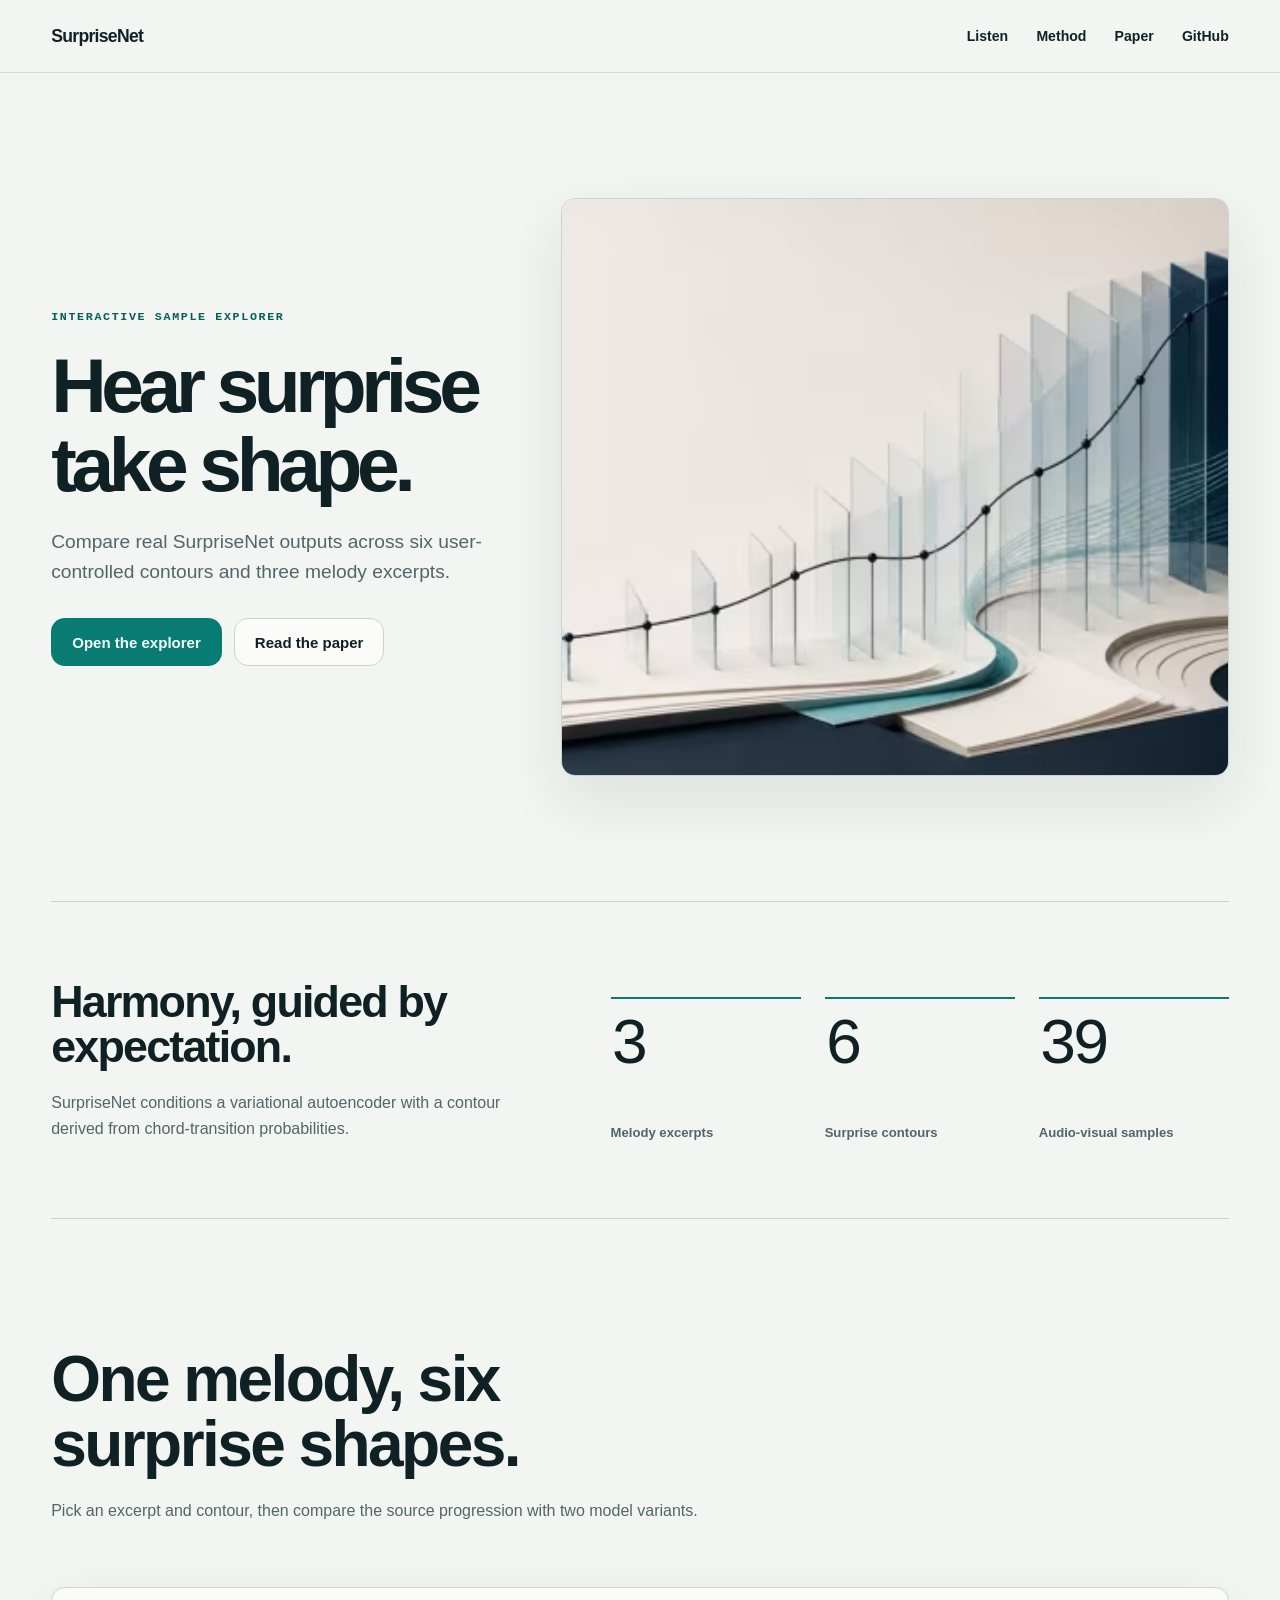
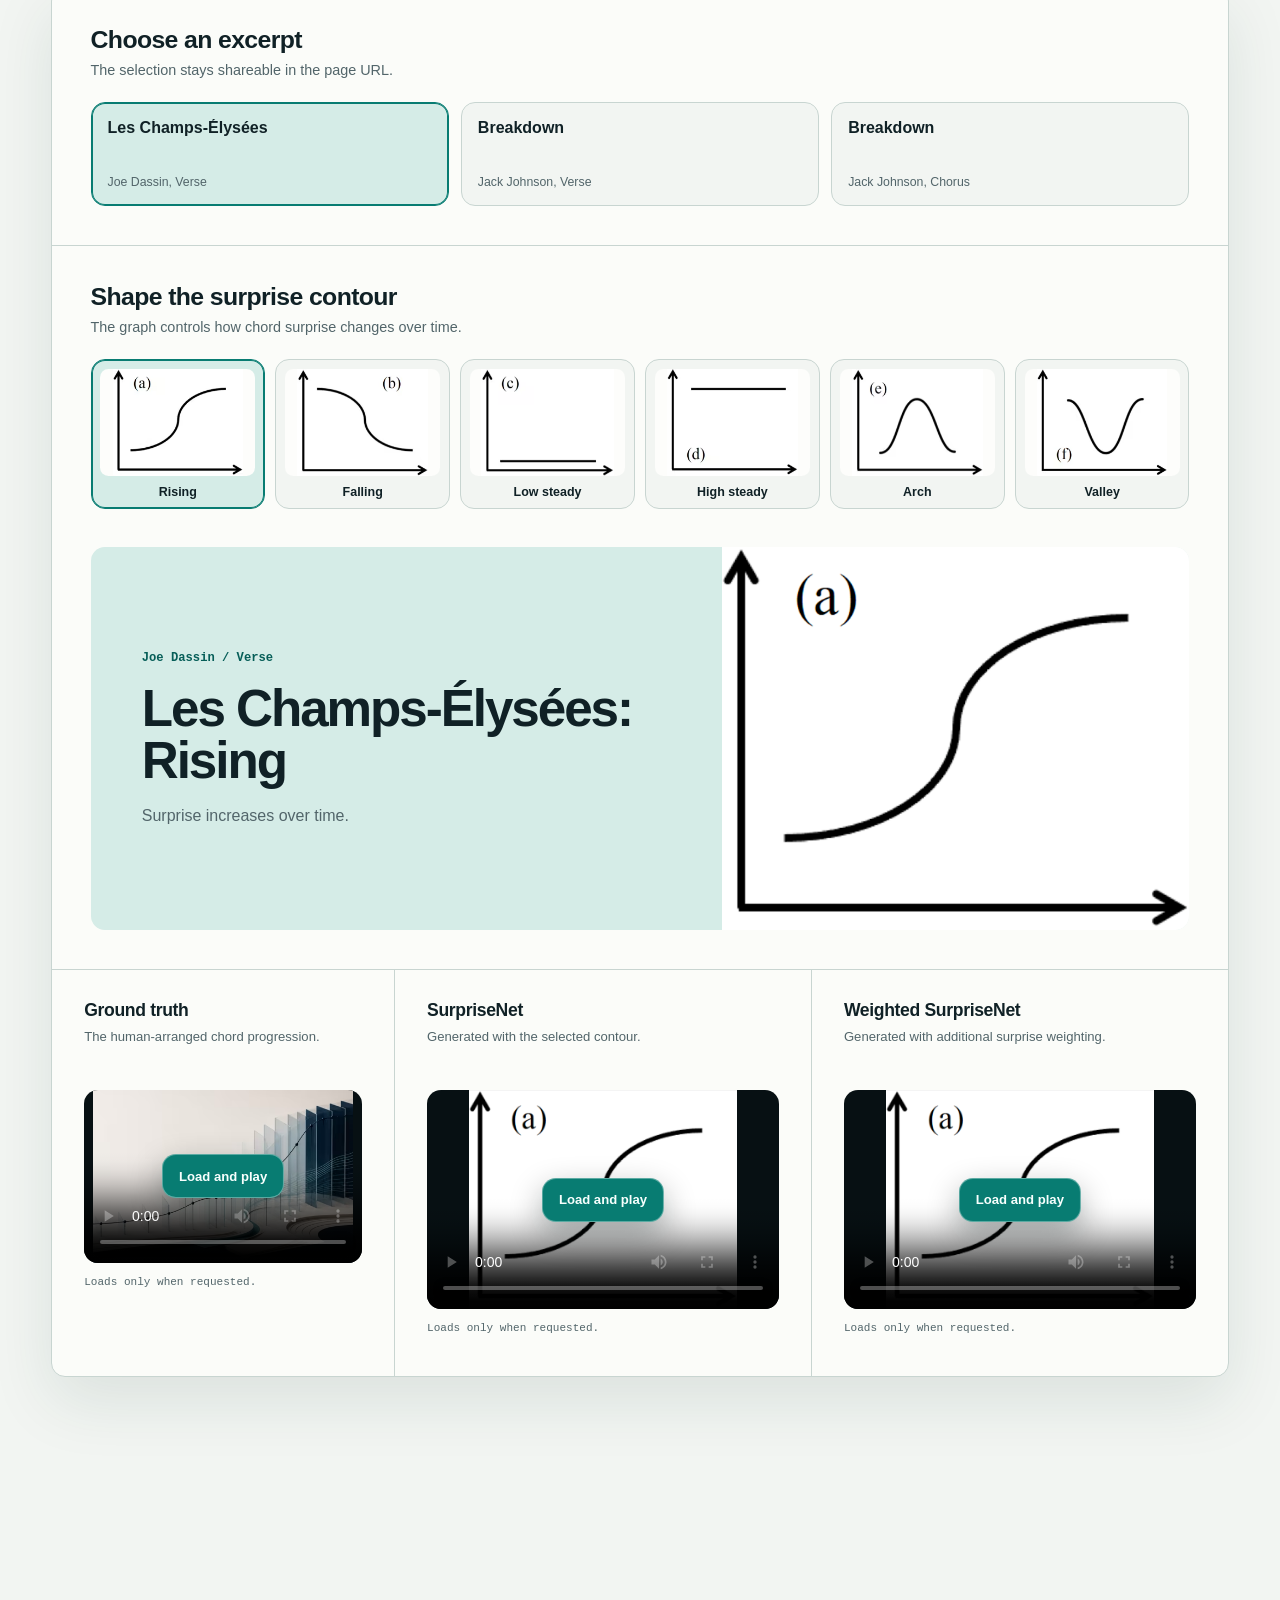
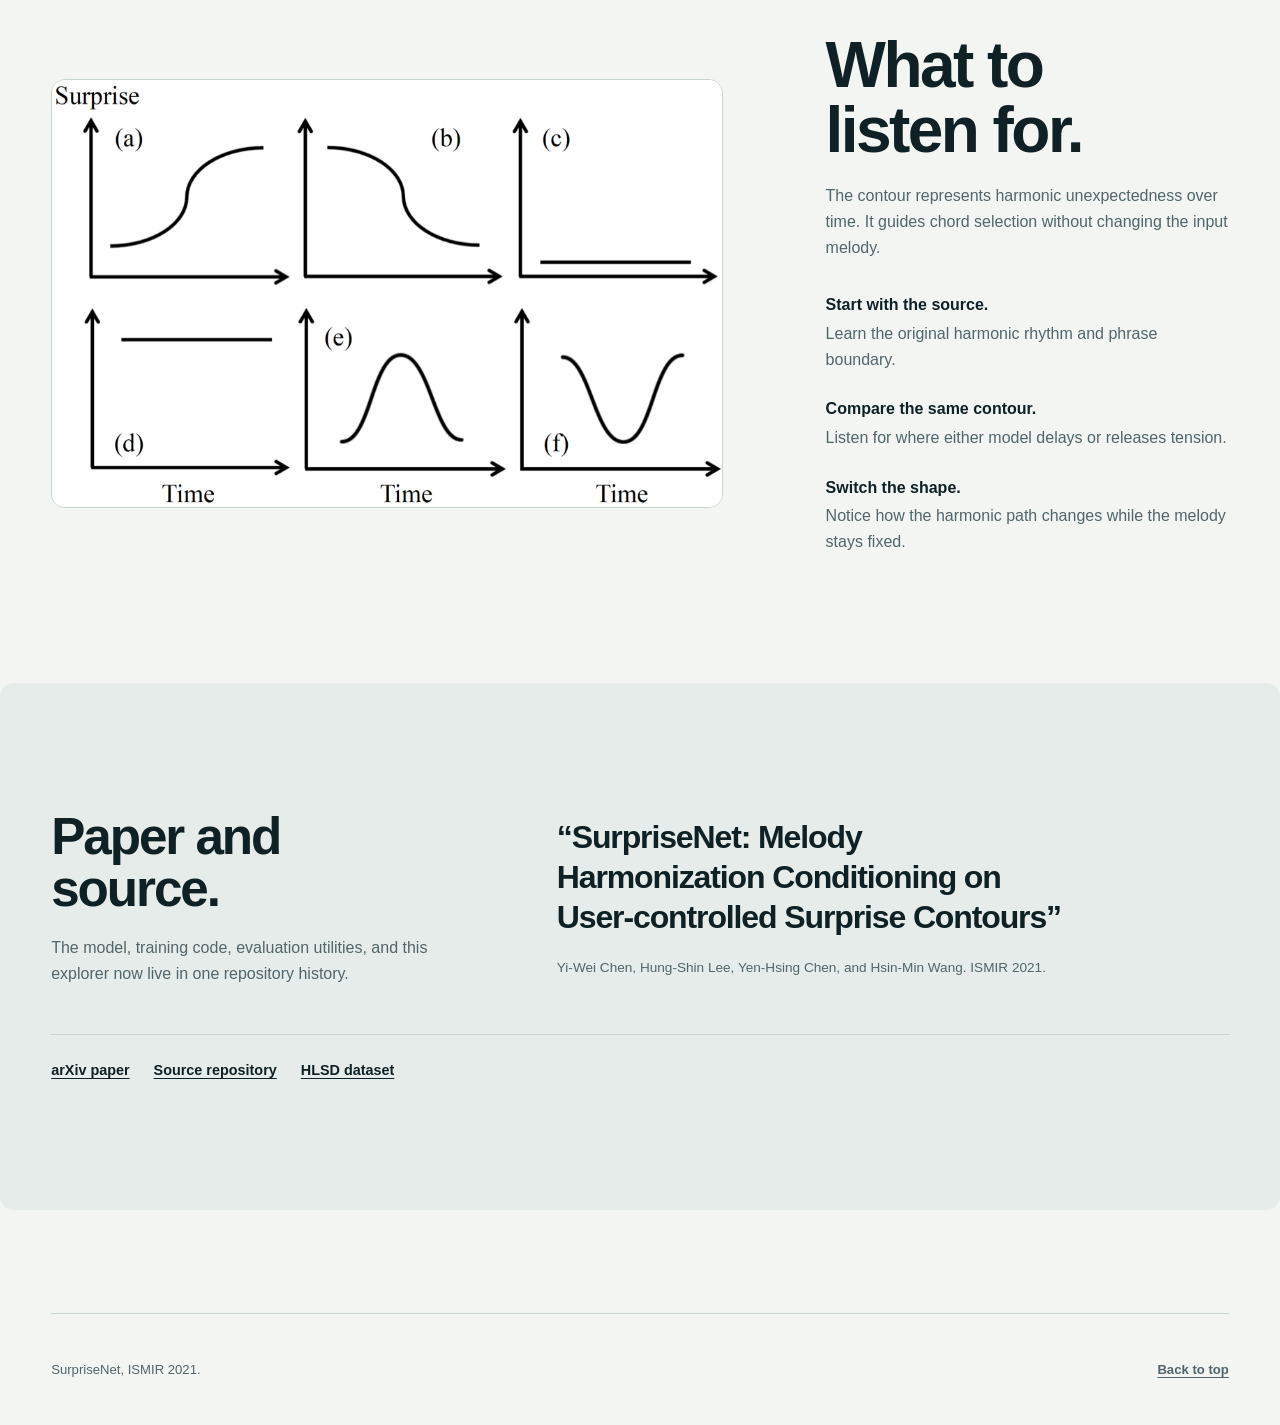
==== docs/index.html @ 06db262a "feat: rebuild the interactive sample explorer Move the combined demo under docs, replace the depende" ====
<!doctype html>
<html lang="en">
  <head>
    <meta charset="utf-8">
    <meta name="viewport" content="width=device-width, initial-scale=1">
    <meta name="color-scheme" content="light dark">
    <meta
      name="description"
      content="Explore SurpriseNet melody harmonization samples across six user-controlled surprise contours."
    >
    <meta name="theme-color" content="#f2f5f2" media="(prefers-color-scheme: light)">
    <meta name="theme-color" content="#0b1417" media="(prefers-color-scheme: dark)">

    <meta property="og:type" content="website">
    <meta property="og:site_name" content="SurpriseNet">
    <meta property="og:title" content="SurpriseNet Sample Explorer">
    <meta
      property="og:description"
      content="Hear how six user-controlled surprise contours shape generated chord progressions."
    >
    <meta property="og:url" content="https://scmvp301135.github.io/SurpriseNet/">
    <meta
      property="og:image"
      content="https://scmvp301135.github.io/SurpriseNet/static/media/og-image-v2.jpg"
    >
    <meta property="og:image:type" content="image/jpeg">
    <meta property="og:image:width" content="1200">
    <meta property="og:image:height" content="630">
    <meta
      property="og:image:alt"
      content="A rising surprise contour crossing layered chord planes."
    >

    <meta name="twitter:card" content="summary_large_image">
    <meta name="twitter:title" content="SurpriseNet Sample Explorer">
    <meta
      name="twitter:description"
      content="Hear how six user-controlled surprise contours shape generated chord progressions."
    >
    <meta
      name="twitter:image"
      content="https://scmvp301135.github.io/SurpriseNet/static/media/og-image-v2.jpg"
    >

    <link rel="canonical" href="https://scmvp301135.github.io/SurpriseNet/">
    <link rel="icon" type="image/jpeg" href="static/media/favicon.jpg">
    <link
      rel="preload"
      as="image"
      href="static/media/hero-480.avif"
      type="image/avif"
      media="(max-width: 56rem)"
      fetchpriority="high"
    >
    <link
      rel="preload"
      as="image"
      href="static/media/hero-960.avif"
      type="image/avif"
      media="(min-width: 56.001rem)"
      fetchpriority="high"
    >
    <link rel="stylesheet" href="static/css/style.css">
    <title>SurpriseNet Sample Explorer</title>

    <script type="application/ld+json">
      {
        "@context": "https://schema.org",
        "@type": "ScholarlyArticle",
        "name": "SurpriseNet: Melody Harmonization Conditioning on User-controlled Surprise Contours",
        "author": [
          { "@type": "Person", "name": "Yi-Wei Chen" },
          { "@type": "Person", "name": "Hung-Shin Lee" },
          { "@type": "Person", "name": "Yen-Hsing Chen" },
          { "@type": "Person", "name": "Hsin-Min Wang" }
        ],
        "datePublished": "2021",
        "url": "https://arxiv.org/abs/2108.00378"
      }
    </script>
  </head>

  <body>
    <a class="skip-link" href="#main-content">Skip to content</a>

    <header class="site-header">
      <nav class="site-nav" aria-label="Primary navigation">
        <a class="wordmark" href="#top" aria-label="SurpriseNet home">SurpriseNet</a>
        <div class="nav-links">
          <a href="#listen">Listen</a>
          <a href="#method">Method</a>
          <a href="#paper">Paper</a>
          <a href="https://github.com/scmvp301135/SurpriseNet">GitHub</a>
        </div>
      </nav>
    </header>

    <main id="main-content">
      <section class="hero" id="top" aria-labelledby="hero-title">
        <div class="hero-copy">
          <p class="eyebrow">Interactive sample explorer</p>
          <h1 id="hero-title">Hear surprise take shape.</h1>
          <p class="hero-summary">
            Compare real SurpriseNet outputs across six user-controlled contours and three melody excerpts.
          </p>
          <div class="hero-actions">
            <a class="button button-primary" href="#listen">Open the explorer</a>
            <a class="button button-secondary" href="https://arxiv.org/abs/2108.00378">
              Read the paper
            </a>
          </div>
        </div>

        <figure class="hero-visual">
          <picture>
            <source
              media="(max-width: 56rem)"
              type="image/avif"
              srcset="static/media/hero-480.avif"
            >
            <source type="image/avif" srcset="static/media/hero-960.avif">
            <img
              src="static/media/hero.jpg"
              width="1280"
              height="853"
              alt="A rising surprise contour crossing a field of layered chord planes."
              fetchpriority="high"
            >
          </picture>
        </figure>
      </section>

      <section class="project-snapshot" aria-labelledby="snapshot-title">
        <div class="section-heading">
          <h2 id="snapshot-title">Harmony, guided by expectation.</h2>
          <p>
            SurpriseNet conditions a variational autoencoder with a contour derived from chord-transition probabilities.
          </p>
        </div>

        <dl class="project-metrics" aria-label="Demo contents">
          <div>
            <dt>Melody excerpts</dt>
            <dd>3</dd>
          </div>
          <div>
            <dt>Surprise contours</dt>
            <dd>6</dd>
          </div>
          <div>
            <dt>Audio-visual samples</dt>
            <dd>39</dd>
          </div>
        </dl>
      </section>

      <section class="explorer section" id="listen" aria-labelledby="explorer-title">
        <div class="section-heading section-heading-narrow">
          <h2 id="explorer-title">One melody, six surprise shapes.</h2>
          <p>
            Pick an excerpt and contour, then compare the source progression with two model variants.
          </p>
        </div>

        <div class="explorer-shell">
          <div class="selector-block">
            <div class="selector-heading">
              <h3>Choose an excerpt</h3>
              <p>The selection stays shareable in the page URL.</p>
            </div>
            <div
              class="song-selector"
              id="song-selector"
              role="group"
              aria-label="Melody excerpt"
            ></div>
          </div>

          <div class="selector-block selector-block-contours">
            <div class="selector-heading">
              <h3>Shape the surprise contour</h3>
              <p>The graph controls how chord surprise changes over time.</p>
            </div>
            <div
              class="contour-selector"
              id="contour-selector"
              role="group"
              aria-label="Surprise contour"
            ></div>
          </div>

          <div class="current-selection">
            <div class="selection-copy" aria-live="polite">
              <p class="selection-context" id="selection-context"></p>
              <h3 id="selection-title"></h3>
              <p id="selection-description"></p>
            </div>
            <figure class="current-contour">
              <img
                id="current-contour-image"
                src="static/media/Type-a.png"
                width="640"
                height="525"
                loading="lazy"
                decoding="async"
                alt=""
              >
            </figure>
          </div>

          <div class="comparison-grid" aria-label="Harmonization comparison">
            <article class="player-panel player-panel-source">
              <header>
                <h3>Ground truth</h3>
                <p>The human-arranged chord progression.</p>
              </header>
              <div class="video-frame">
                <video
                  id="ground-truth-video"
                  controls
                  playsinline
                  preload="none"
                  poster="static/media/hero-480.avif"
                  aria-describedby="ground-truth-status"
                ></video>
                <button class="load-player" type="button" data-load-player="groundTruth">
                  Load and play
                </button>
              </div>
              <p class="player-status" id="ground-truth-status" role="status">
                Loads when you press play.
              </p>
            </article>

            <article class="player-panel">
              <header>
                <h3>SurpriseNet</h3>
                <p>Generated with the selected contour.</p>
              </header>
              <div class="video-frame">
                <video
                  id="surprisenet-video"
                  controls
                  playsinline
                  preload="none"
                  poster="static/media/Type-a.png"
                  aria-describedby="surprisenet-status"
                ></video>
                <button class="load-player" type="button" data-load-player="surpriseNet">
                  Load and play
                </button>
              </div>
              <p class="player-status" id="surprisenet-status" role="status">
                Loads when you press play.
              </p>
            </article>

            <article class="player-panel">
              <header>
                <h3>Weighted SurpriseNet</h3>
                <p>Generated with additional surprise weighting.</p>
              </header>
              <div class="video-frame">
                <video
                  id="weighted-video"
                  controls
                  playsinline
                  preload="none"
                  poster="static/media/Type-a.png"
                  aria-describedby="weighted-status"
                ></video>
                <button class="load-player" type="button" data-load-player="weighted">
                  Load and play
                </button>
              </div>
              <p class="player-status" id="weighted-status" role="status">
                Loads when you press play.
              </p>
            </article>
          </div>

          <noscript>
            <p class="notice">JavaScript is required to switch between the listening samples.</p>
          </noscript>
        </div>
      </section>

      <section class="method section" id="method" aria-labelledby="method-title">
        <figure class="method-visual">
          <img
            src="static/media/user_condition.png"
            width="960"
            height="611"
            loading="lazy"
            decoding="async"
            alt="Six plots showing rising, falling, low, high, arch, and valley surprise contours."
          >
        </figure>

        <div class="method-copy">
          <h2 id="method-title">What to listen for.</h2>
          <p>
            The contour represents harmonic unexpectedness over time. It guides chord selection without changing the input melody.
          </p>
          <ol class="listening-notes">
            <li>
              <strong>Start with the source.</strong>
              Learn the original harmonic rhythm and phrase boundary.
            </li>
            <li>
              <strong>Compare the same contour.</strong>
              Listen for where either model delays or releases tension.
            </li>
            <li>
              <strong>Switch the shape.</strong>
              Notice how the harmonic path changes while the melody stays fixed.
            </li>
          </ol>
        </div>
      </section>

      <section class="paper section" id="paper" aria-labelledby="paper-title">
        <div class="paper-copy">
          <h2 id="paper-title">Paper and source.</h2>
          <p>
            The model, training code, evaluation utilities, and this explorer now live in one repository history.
          </p>
        </div>

        <blockquote class="citation">
          <p>
            “SurpriseNet: Melody Harmonization Conditioning on User-controlled Surprise Contours”
          </p>
          <cite>Yi-Wei Chen, Hung-Shin Lee, Yen-Hsing Chen, and Hsin-Min Wang. ISMIR 2021.</cite>
        </blockquote>

        <div class="resource-links" aria-label="Project resources">
          <a href="https://arxiv.org/abs/2108.00378">arXiv paper</a>
          <a href="https://github.com/scmvp301135/SurpriseNet">Source repository</a>
          <a href="https://github.com/wayne391/lead-sheet-dataset">HLSD dataset</a>
        </div>
      </section>
    </main>

    <footer class="site-footer">
      <p>SurpriseNet, ISMIR 2021.</p>
      <a href="#top">Back to top</a>
    </footer>

    <script type="module" src="static/js/app.mjs"></script>
  </body>
</html>
---- docs/static/css/style.css ----
:root {
  color-scheme: light dark;
  --canvas: #f2f5f2;
  --surface: #fbfcf9;
  --surface-muted: #e5ece9;
  --surface-strong: #d9e5e1;
  --ink: #102126;
  --ink-soft: #52656a;
  --line: #c8d5d1;
  --accent: #087c72;
  --accent-strong: #065e58;
  --accent-soft: #d5ece7;
  --on-accent: #f7fffd;
  --focus: #087c72;
  --danger: #a83232;
  --radius: 0.875rem;
  --shadow: 0 1.5rem 4rem rgb(22 57 53 / 0.1);
  --page-width: 90rem;
  --page-padding: clamp(1rem, 4vw, 4rem);
  --font-sans: ui-sans-serif, -apple-system, BlinkMacSystemFont, "Segoe UI", sans-serif;
  --font-mono: ui-monospace, "SFMono-Regular", Consolas, "Liberation Mono", monospace;
}

@media (prefers-color-scheme: dark) {
  :root {
    --canvas: #0b1417;
    --surface: #111d21;
    --surface-muted: #16262a;
    --surface-strong: #203238;
    --ink: #edf7f4;
    --ink-soft: #adbfbb;
    --line: #304349;
    --accent: #62d7c8;
    --accent-strong: #8ce7db;
    --accent-soft: #183d3a;
    --on-accent: #071b1a;
    --focus: #7ce2d5;
    --danger: #ff9999;
    --shadow: 0 1.5rem 4rem rgb(1 8 10 / 0.35);
  }
}

*,
*::before,
*::after {
  box-sizing: border-box;
}

html {
  scroll-behavior: smooth;
  scroll-padding-top: 5.5rem;
}

body {
  min-width: 20rem;
  margin: 0;
  overflow-x: hidden;
  background: var(--canvas);
  color: var(--ink);
  font-family: var(--font-sans);
  font-size: 1rem;
  line-height: 1.6;
  text-rendering: optimizeLegibility;
  -webkit-font-smoothing: antialiased;
}

body,
button {
  font-family: var(--font-sans);
}

img,
video {
  display: block;
  max-width: 100%;
}

[hidden] {
  display: none !important;
}

a {
  color: inherit;
  text-decoration-thickness: 0.08em;
  text-underline-offset: 0.2em;
}

a:hover {
  color: var(--accent-strong);
}

button,
a {
  -webkit-tap-highlight-color: transparent;
}

button:focus-visible,
a:focus-visible,
video:focus-visible {
  outline: 0.2rem solid var(--focus);
  outline-offset: 0.2rem;
}

h1,
h2,
h3,
p,
figure,
blockquote,
dl,
dd {
  margin: 0;
}

h1,
h2,
h3 {
  font-weight: 680;
  letter-spacing: -0.04em;
  line-height: 1.02;
}

h2 {
  max-width: 18ch;
  font-size: clamp(2.2rem, 5vw, 4.8rem);
}

h3 {
  font-size: clamp(1.2rem, 2vw, 1.55rem);
}

.skip-link {
  position: fixed;
  top: 0.75rem;
  left: 0.75rem;
  z-index: 100;
  transform: translateY(-180%);
  border-radius: var(--radius);
  background: var(--accent);
  color: var(--on-accent);
  font-weight: 700;
  padding: 0.7rem 1rem;
}

.skip-link:focus {
  transform: translateY(0);
}

.site-header {
  position: sticky;
  top: 0;
  z-index: 10;
  border-bottom: 0.0625rem solid color-mix(in srgb, var(--line) 74%, transparent);
  background: color-mix(in srgb, var(--canvas) 90%, transparent);
  backdrop-filter: blur(1rem) saturate(130%);
  -webkit-backdrop-filter: blur(1rem) saturate(130%);
}

.site-nav {
  display: flex;
  width: min(100%, var(--page-width));
  height: 4.5rem;
  margin-inline: auto;
  align-items: center;
  justify-content: space-between;
  gap: 2rem;
  padding-inline: var(--page-padding);
}

.wordmark {
  font-size: 1.1rem;
  font-weight: 760;
  letter-spacing: -0.04em;
  text-decoration: none;
}

.nav-links {
  display: flex;
  min-width: 0;
  align-items: center;
  gap: clamp(1rem, 2.2vw, 2rem);
  font-size: 0.88rem;
  font-weight: 650;
  white-space: nowrap;
}

.nav-links a {
  text-decoration: none;
}

.hero {
  display: grid;
  width: min(100%, var(--page-width));
  min-height: calc(100dvh - 4.5rem);
  margin-inline: auto;
  align-items: center;
  grid-template-columns: minmax(0, 0.8fr) minmax(28rem, 1.2fr);
  gap: clamp(2rem, 5vw, 6rem);
  padding: clamp(2rem, 6vh, 5rem) var(--page-padding);
}

.hero-copy {
  position: relative;
  z-index: 1;
}

.eyebrow {
  margin-bottom: 1.25rem;
  color: var(--accent-strong);
  font-family: var(--font-mono);
  font-size: 0.73rem;
  font-weight: 750;
  letter-spacing: 0.14em;
  text-transform: uppercase;
}

.hero h1 {
  max-width: 11.5ch;
  font-size: clamp(3.4rem, 6vw, 6.8rem);
  letter-spacing: -0.07em;
}

.hero-summary {
  max-width: 31rem;
  margin-top: 1.5rem;
  color: var(--ink-soft);
  font-size: clamp(1.05rem, 1.5vw, 1.3rem);
  line-height: 1.55;
}

.hero-actions {
  display: flex;
  flex-wrap: wrap;
  gap: 0.75rem;
  margin-top: 2rem;
}

.button {
  display: inline-flex;
  min-height: 3rem;
  align-items: center;
  justify-content: center;
  border: 0.0625rem solid transparent;
  border-radius: var(--radius);
  font-size: 0.94rem;
  font-weight: 720;
  line-height: 1;
  padding: 0.95rem 1.25rem;
  text-decoration: none;
  white-space: nowrap;
  transition:
    transform 160ms ease,
    background-color 160ms ease,
    border-color 160ms ease,
    color 160ms ease;
}

.button:hover {
  transform: translateY(-0.08rem);
}

.button:active {
  transform: translateY(0.06rem) scale(0.99);
}

.button-primary {
  background: var(--accent);
  color: var(--on-accent);
}

.button-primary:hover {
  background: var(--accent-strong);
  color: var(--on-accent);
}

.button-secondary {
  border-color: var(--line);
  background: var(--surface);
}

.button-secondary:hover {
  border-color: var(--accent);
  color: var(--accent-strong);
}

.hero-visual {
  overflow: hidden;
  border: 0.0625rem solid var(--line);
  border-radius: var(--radius);
  background: var(--surface);
  box-shadow: var(--shadow);
}

.hero-visual img {
  width: 100%;
  height: min(64dvh, 43rem);
  object-fit: cover;
}

.project-snapshot {
  display: grid;
  width: min(calc(100% - 2 * var(--page-padding)), calc(var(--page-width) - 2 * var(--page-padding)));
  margin-inline: auto;
  border-block: 0.0625rem solid var(--line);
  grid-template-columns: minmax(0, 0.85fr) minmax(30rem, 1.15fr);
  gap: clamp(3rem, 8vw, 8rem);
  padding-block: clamp(3rem, 6vw, 5rem);
}

.section-heading p,
.paper-copy p,
.method-copy > p {
  max-width: 41rem;
  margin-top: 1.25rem;
  color: var(--ink-soft);
  font-size: clamp(1rem, 1.25vw, 1.15rem);
}

.project-snapshot h2 {
  font-size: clamp(2rem, 3.5vw, 3.8rem);
}

.project-metrics {
  display: grid;
  align-items: end;
  grid-template-columns: repeat(3, minmax(0, 1fr));
  gap: 1.5rem;
}

.project-metrics div {
  display: flex;
  min-width: 0;
  min-height: 9rem;
  flex-direction: column-reverse;
  justify-content: space-between;
  border-top: 0.18rem solid var(--accent);
  padding-top: 0.9rem;
}

.project-metrics dt {
  color: var(--ink-soft);
  font-size: 0.82rem;
  font-weight: 650;
  line-height: 1.35;
}

.project-metrics dd {
  font-family: var(--font-mono);
  font-size: clamp(2.8rem, 5vw, 5.5rem);
  font-weight: 520;
  letter-spacing: -0.08em;
  line-height: 1;
}

.section {
  width: min(100%, var(--page-width));
  margin-inline: auto;
  padding: clamp(5.5rem, 10vw, 9rem) var(--page-padding);
}

.section-heading-narrow {
  max-width: 54rem;
}

.explorer-shell {
  margin-top: clamp(2.5rem, 5vw, 4.5rem);
  overflow: hidden;
  border: 0.0625rem solid var(--line);
  border-radius: var(--radius);
  background: var(--surface);
  box-shadow: var(--shadow);
}

.selector-block {
  padding: clamp(1.25rem, 3vw, 2.5rem);
}

.selector-block + .selector-block {
  border-top: 0.0625rem solid var(--line);
}

.selector-heading {
  margin-bottom: 1.25rem;
}

.selector-heading h3 {
  letter-spacing: -0.025em;
}

.selector-heading p {
  max-width: 35rem;
  margin-top: 0.45rem;
  color: var(--ink-soft);
  font-size: 0.9rem;
}

.song-selector {
  display: grid;
  grid-template-columns: repeat(3, minmax(0, 1fr));
  gap: 0.75rem;
}

.song-option,
.contour-option {
  min-width: 0;
  border: 0.0625rem solid var(--line);
  border-radius: var(--radius);
  background: var(--canvas);
  color: var(--ink);
  cursor: pointer;
  text-align: left;
  transition:
    transform 150ms ease,
    background-color 150ms ease,
    border-color 150ms ease,
    color 150ms ease;
}

.song-option:hover,
.contour-option:hover {
  transform: translateY(-0.08rem);
  border-color: var(--accent);
}

.song-option:active,
.contour-option:active {
  transform: translateY(0.05rem) scale(0.99);
}

.song-option[aria-pressed="true"],
.contour-option[aria-pressed="true"] {
  border-color: var(--accent);
  background: var(--accent-soft);
  box-shadow: inset 0 0 0 0.0625rem var(--accent);
}

.song-option {
  display: flex;
  min-height: 6.5rem;
  flex-direction: column;
  justify-content: space-between;
  padding: 1rem;
}

.song-option-title {
  overflow: hidden;
  font-size: 1rem;
  font-weight: 720;
  text-overflow: ellipsis;
  white-space: nowrap;
}

.song-option-detail {
  color: var(--ink-soft);
  font-size: 0.77rem;
}

.contour-selector {
  display: grid;
  grid-template-columns: repeat(6, minmax(7.5rem, 1fr));
  gap: 0.65rem;
}

.contour-option {
  padding: 0.55rem;
  text-align: center;
}

.contour-option img {
  width: 100%;
  height: auto;
  aspect-ratio: 1.45 / 1;
  border-radius: calc(var(--radius) - 0.35rem);
  background: #fdfdfb;
  object-fit: contain;
}

.contour-option span {
  display: block;
  margin-top: 0.55rem;
  font-size: 0.78rem;
  font-weight: 720;
}

.current-selection {
  display: grid;
  margin: 0 clamp(1.25rem, 3vw, 2.5rem) clamp(1.25rem, 3vw, 2.5rem);
  overflow: hidden;
  border-radius: var(--radius);
  background: var(--accent-soft);
  grid-template-columns: minmax(0, 1.15fr) minmax(14rem, 0.85fr);
}

.selection-copy {
  display: flex;
  min-height: 16rem;
  flex-direction: column;
  justify-content: center;
  padding: clamp(1.5rem, 4vw, 3.5rem);
}

.selection-context {
  margin-bottom: 0.9rem;
  color: var(--accent-strong);
  font-family: var(--font-mono);
  font-size: 0.76rem;
  font-weight: 700;
}

.selection-copy h3 {
  font-size: clamp(2rem, 4vw, 4.2rem);
}

.selection-copy > p:last-child {
  margin-top: 1rem;
  color: var(--ink-soft);
}

.current-contour {
  min-height: 16rem;
  background: #fdfdfb;
}

.current-contour img {
  width: 100%;
  height: 100%;
  object-fit: contain;
}

.comparison-grid {
  display: grid;
  border-top: 0.0625rem solid var(--line);
  grid-template-columns: minmax(0, 0.82fr) repeat(2, minmax(0, 1fr));
}

.player-panel {
  min-width: 0;
  padding: clamp(1.25rem, 2.5vw, 2rem);
}

.player-panel + .player-panel {
  border-left: 0.0625rem solid var(--line);
}

.player-panel header {
  min-height: 5.5rem;
}

.player-panel h3 {
  font-size: 1.1rem;
  letter-spacing: -0.02em;
}

.player-panel header p {
  margin-top: 0.4rem;
  color: var(--ink-soft);
  font-size: 0.82rem;
}

.video-frame {
  position: relative;
  overflow: hidden;
  border-radius: var(--radius);
  background: #071013;
}

.player-panel video {
  width: 100%;
  aspect-ratio: 16 / 10;
  background: #071013;
  object-fit: contain;
}

.load-player {
  position: absolute;
  top: 50%;
  left: 50%;
  min-height: 2.75rem;
  transform: translate(-50%, -50%);
  border: 0.0625rem solid color-mix(in srgb, var(--on-accent) 35%, transparent);
  border-radius: var(--radius);
  background: var(--accent);
  box-shadow: 0 0.75rem 2rem rgb(1 15 16 / 0.32);
  color: var(--on-accent);
  cursor: pointer;
  font-size: 0.82rem;
  font-weight: 740;
  padding: 0.8rem 1rem;
  white-space: nowrap;
  transition:
    transform 150ms ease,
    background-color 150ms ease;
}

.load-player:hover {
  transform: translate(-50%, calc(-50% - 0.08rem));
  background: var(--accent-strong);
}

.load-player:active {
  transform: translate(-50%, calc(-50% + 0.05rem)) scale(0.99);
}

.player-status {
  min-height: 1.5rem;
  margin-top: 0.65rem;
  color: var(--ink-soft);
  font-family: var(--font-mono);
  font-size: 0.69rem;
}

.player-status[data-state="playing"],
.player-status[data-state="ready"] {
  color: var(--accent-strong);
}

.player-status[data-state="error"] {
  color: var(--danger);
}

.notice {
  margin: 0 2rem 2rem;
  border: 0.0625rem solid var(--danger);
  border-radius: var(--radius);
  padding: 1rem;
}

.method {
  display: grid;
  align-items: center;
  grid-template-columns: minmax(0, 1.25fr) minmax(21rem, 0.75fr);
  gap: clamp(3rem, 8vw, 8rem);
}

.method-visual {
  overflow: hidden;
  border: 0.0625rem solid var(--line);
  border-radius: var(--radius);
  background: #fdfdfb;
}

.method-visual img {
  width: 100%;
  height: auto;
}

.method-copy h2 {
  max-width: 10ch;
}

.listening-notes {
  display: grid;
  gap: 1.5rem;
  margin: 2rem 0 0;
  padding: 0;
  list-style: none;
}

.listening-notes li {
  color: var(--ink-soft);
}

.listening-notes strong {
  display: block;
  margin-bottom: 0.2rem;
  color: var(--ink);
}

.paper {
  display: grid;
  margin-bottom: clamp(3rem, 8vw, 7rem);
  border-radius: var(--radius);
  background: var(--surface-muted);
  grid-template-columns: minmax(15rem, 0.75fr) minmax(20rem, 1.25fr);
  column-gap: clamp(3rem, 8vw, 8rem);
  row-gap: 3rem;
}

.paper h2 {
  font-size: clamp(2.4rem, 4vw, 4.5rem);
}

.citation {
  align-self: center;
}

.citation p {
  max-width: 29ch;
  font-size: clamp(1.45rem, 2.5vw, 2.4rem);
  font-weight: 620;
  letter-spacing: -0.035em;
  line-height: 1.25;
}

.citation cite {
  display: block;
  max-width: 48rem;
  margin-top: 1.25rem;
  color: var(--ink-soft);
  font-size: 0.85rem;
  font-style: normal;
}

.resource-links {
  display: flex;
  flex-wrap: wrap;
  grid-column: 1 / -1;
  gap: 0.7rem 1.5rem;
  border-top: 0.0625rem solid var(--line);
  padding-top: 1.5rem;
  font-size: 0.9rem;
  font-weight: 680;
}

.site-footer {
  display: flex;
  width: min(calc(100% - 2 * var(--page-padding)), calc(var(--page-width) - 2 * var(--page-padding)));
  min-height: 7rem;
  margin-inline: auto;
  align-items: center;
  justify-content: space-between;
  gap: 1.5rem;
  border-top: 0.0625rem solid var(--line);
  color: var(--ink-soft);
  font-size: 0.82rem;
}

.site-footer a {
  font-weight: 680;
}

@media (prefers-reduced-motion: no-preference) {
  @keyframes enter-up {
    from {
      transform: translateY(1.25rem);
    }

    to {
      transform: translateY(0);
    }
  }

  .hero-copy > .eyebrow,
  .hero-summary,
  .hero-actions {
    animation: enter-up 650ms cubic-bezier(0.16, 1, 0.3, 1) both;
  }

  .hero-summary {
    animation-delay: 70ms;
  }

  .hero-actions {
    animation-delay: 140ms;
  }
}

@media (max-width: 68rem) {
  .hero {
    min-height: auto;
    grid-template-columns: minmax(0, 0.9fr) minmax(24rem, 1.1fr);
  }

  .hero-visual img {
    height: auto;
    aspect-ratio: 3 / 2;
  }

  .project-snapshot {
    grid-template-columns: 1fr;
    gap: 3rem;
  }

  .method {
    align-items: start;
    grid-template-columns: 1fr 1fr;
  }

  .paper {
    grid-template-columns: 1fr;
  }

  .resource-links {
    grid-column: auto;
  }
}

@media (max-width: 56rem) {
  .hero {
    grid-template-columns: 1fr;
    gap: clamp(2rem, 6vw, 3rem);
    padding-block: clamp(2.5rem, 6vw, 4rem);
  }

  .hero h1 {
    font-size: clamp(3.6rem, 11vw, 6.2rem);
  }

  .hero-visual {
    width: 100%;
  }

  .hero-visual img {
    height: clamp(12rem, 36vw, 17rem);
    object-fit: cover;
  }

  .contour-selector {
    grid-template-columns: repeat(6, minmax(8.5rem, 1fr));
    margin-inline: calc(-1 * clamp(1.25rem, 3vw, 2.5rem));
    overflow-x: auto;
    padding: 0.25rem clamp(1.25rem, 3vw, 2.5rem) 0.8rem;
    scroll-padding-inline: clamp(1.25rem, 3vw, 2.5rem);
    scroll-snap-type: x mandatory;
    scrollbar-width: thin;
  }

  .contour-option {
    scroll-snap-align: start;
  }

  .current-selection {
    grid-template-columns: 1fr;
  }

  .current-contour {
    min-height: 14rem;
  }

  .comparison-grid {
    grid-template-columns: repeat(2, minmax(0, 1fr));
  }

  .player-panel-source {
    grid-column: 1 / -1;
  }

  .player-panel + .player-panel {
    border-left: 0;
  }

  .player-panel:nth-child(3) {
    border-left: 0.0625rem solid var(--line);
  }

  .player-panel:not(:first-child) {
    border-top: 0.0625rem solid var(--line);
  }

  .method {
    grid-template-columns: 1fr;
  }

  .method-copy {
    max-width: 42rem;
  }
}

@media (max-width: 42rem) {
  .nav-links a:nth-child(2),
  .nav-links a:nth-child(3) {
    display: none;
  }

  .hero {
    gap: 3rem;
  }

  .hero h1 {
    max-width: 9ch;
    font-size: clamp(3.2rem, 15vw, 4.8rem);
  }

  .hero-actions {
    align-items: stretch;
    flex-direction: column;
  }

  .button {
    width: 100%;
  }

  .project-metrics {
    grid-template-columns: 1fr;
  }

  .project-metrics div {
    min-height: 5rem;
    flex-direction: row;
    align-items: end;
  }

  .project-metrics dd {
    font-size: 3.5rem;
  }

  .song-selector {
    grid-template-columns: 1fr;
  }

  .song-option {
    min-height: 5.5rem;
  }

  .comparison-grid {
    grid-template-columns: 1fr;
  }

  .player-panel-source {
    grid-column: auto;
  }

  .player-panel:nth-child(3) {
    border-left: 0;
  }

  .player-panel + .player-panel {
    border-top: 0.0625rem solid var(--line);
  }

  .player-panel header {
    min-height: auto;
    margin-bottom: 1rem;
  }

  .paper {
    width: calc(100% - 2rem);
    margin-inline: 1rem;
    padding-inline: 1.25rem;
  }

  .resource-links {
    align-items: flex-start;
    flex-direction: column;
  }

  .site-footer {
    min-height: 8rem;
    align-items: flex-start;
    flex-direction: column;
    justify-content: center;
  }
}

@media (prefers-reduced-motion: reduce) {
  *,
  *::before,
  *::after {
    scroll-behavior: auto !important;
    animation-duration: 0.01ms !important;
    animation-iteration-count: 1 !important;
    transition-duration: 0.01ms !important;
  }
}

@media (prefers-reduced-transparency: reduce) {
  .site-header {
    background: var(--canvas);
    backdrop-filter: none;
    -webkit-backdrop-filter: none;
  }
}
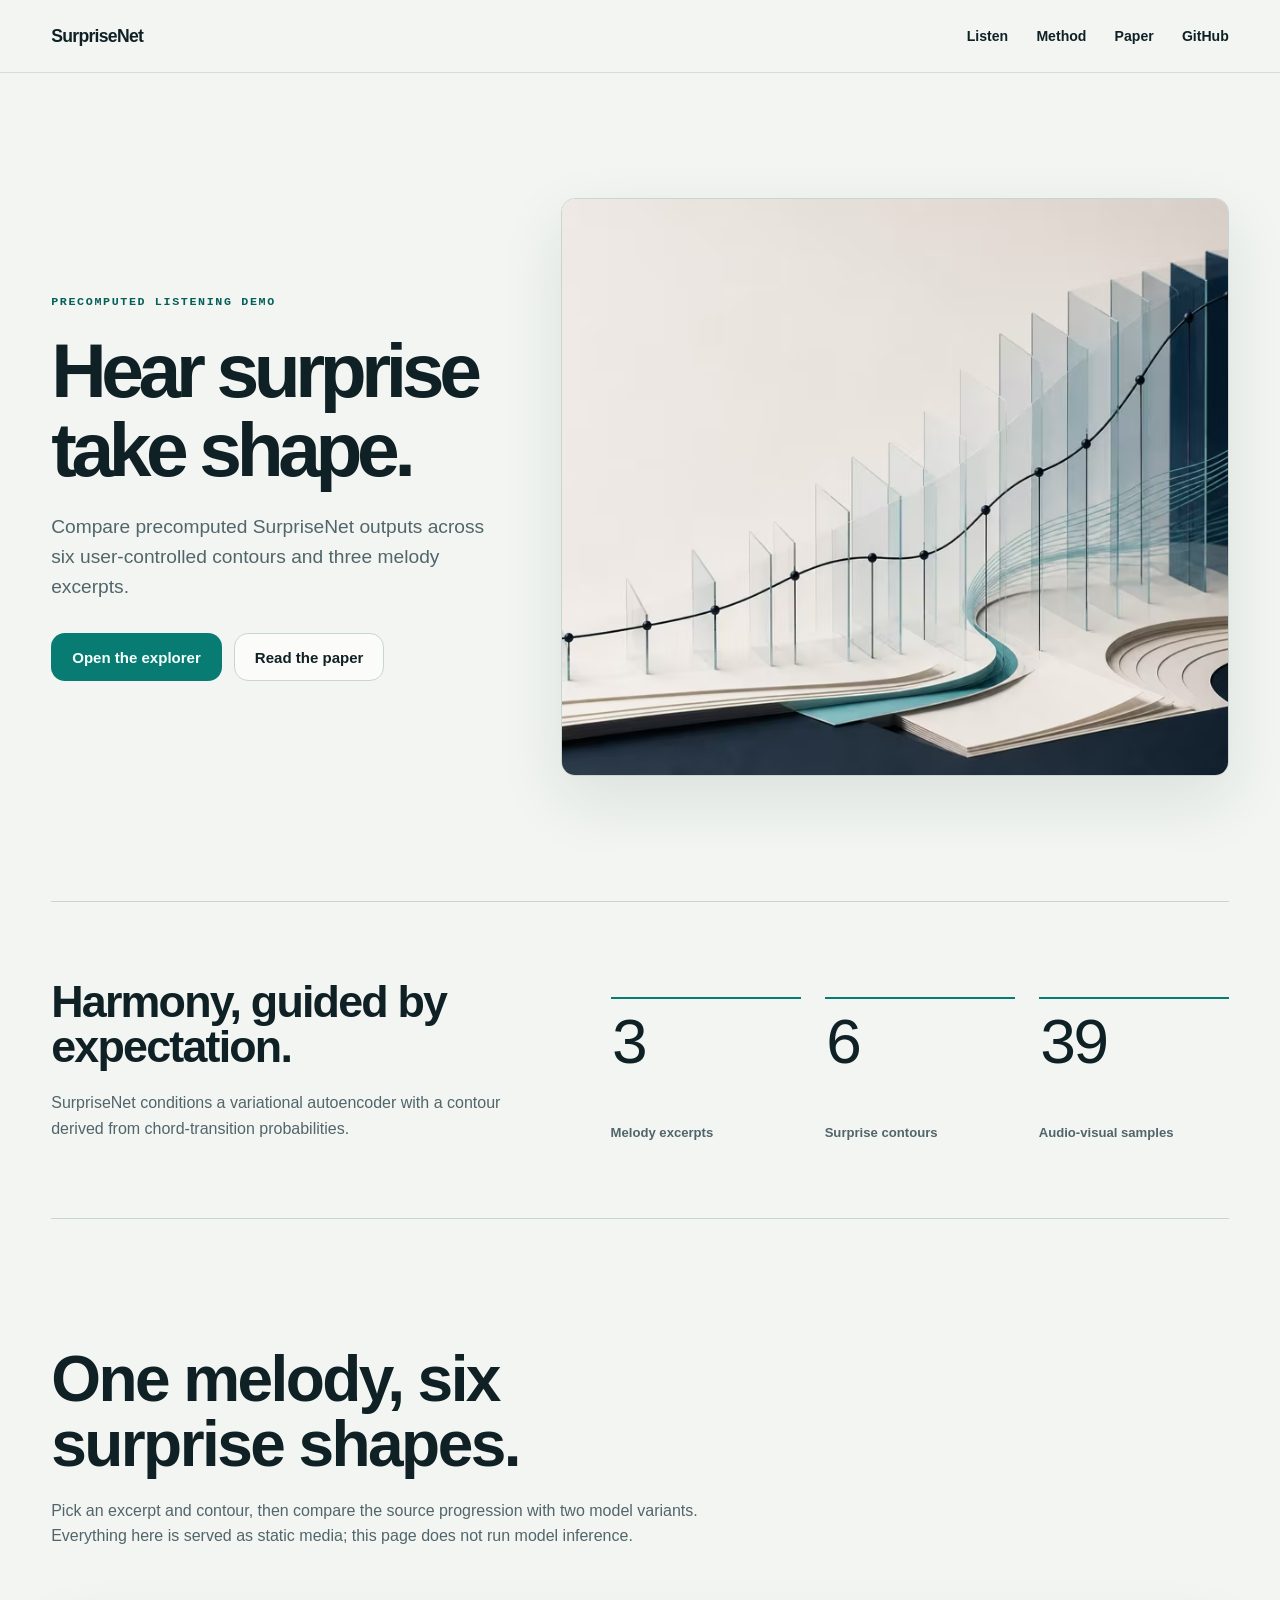
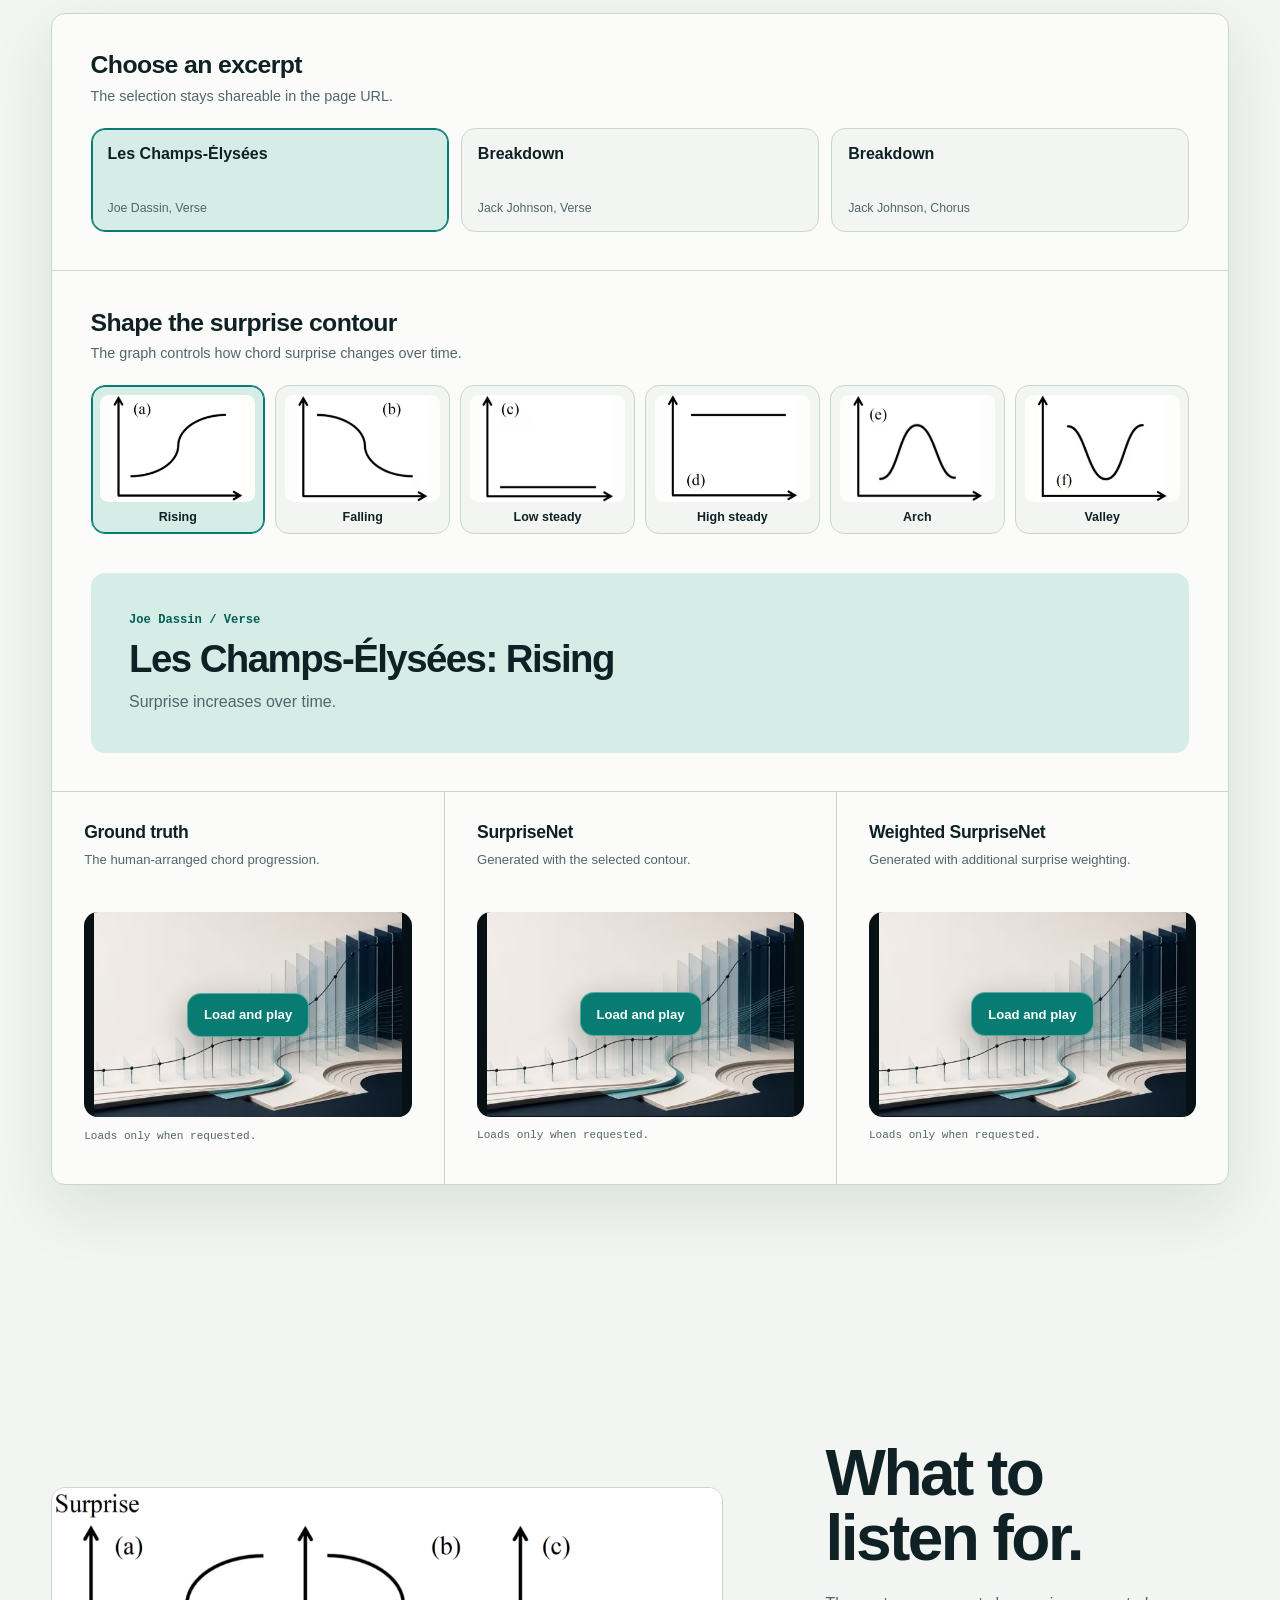
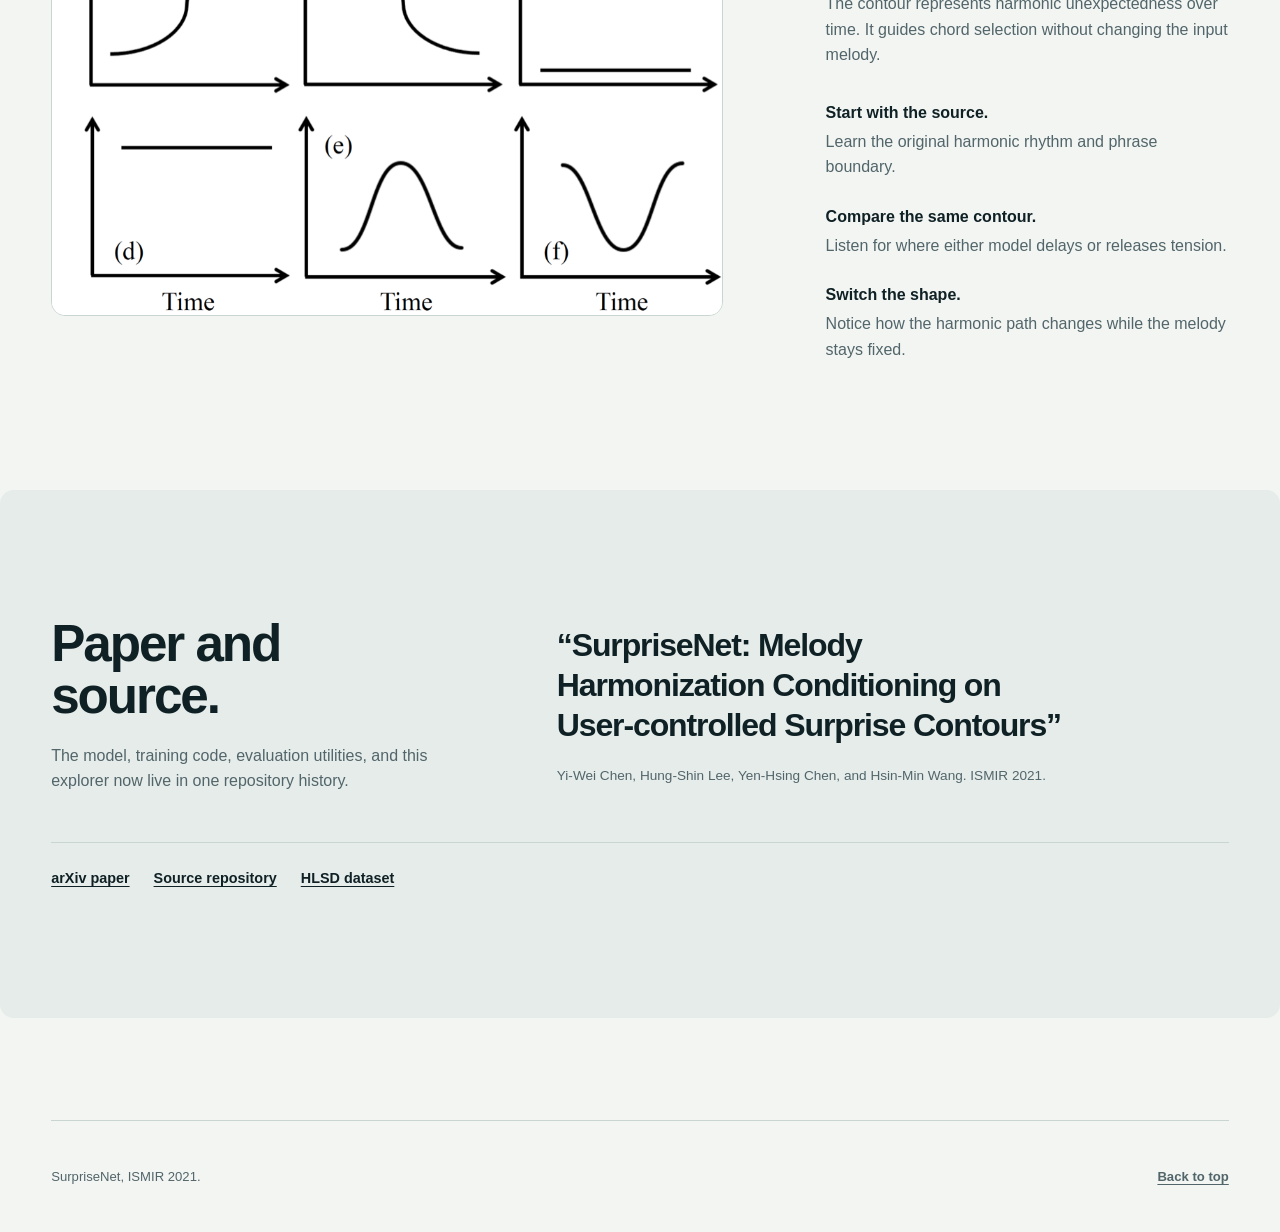
==== commit ac22973a: "fix: align the static listening demo Equalize the comparison panels, remove redundant contour artwor" ====
--- a/docs/index.html
+++ b/docs/index.html
@@ -98,10 +98,10 @@
     <main id="main-content">
       <section class="hero" id="top" aria-labelledby="hero-title">
         <div class="hero-copy">
-          <p class="eyebrow">Interactive sample explorer</p>
+          <p class="eyebrow">Precomputed listening demo</p>
           <h1 id="hero-title">Hear surprise take shape.</h1>
           <p class="hero-summary">
-            Compare real SurpriseNet outputs across six user-controlled contours and three melody excerpts.
+            Compare precomputed SurpriseNet outputs across six user-controlled contours and three melody excerpts.
           </p>
           <div class="hero-actions">
             <a class="button button-primary" href="#listen">Open the explorer</a>
@@ -158,7 +158,7 @@
         <div class="section-heading section-heading-narrow">
           <h2 id="explorer-title">One melody, six surprise shapes.</h2>
           <p>
-            Pick an excerpt and contour, then compare the source progression with two model variants.
+            Pick an excerpt and contour, then compare the source progression with two model variants. Everything here is served as static media; this page does not run model inference.
           </p>
         </div>
 
@@ -195,17 +195,6 @@
               <h3 id="selection-title"></h3>
               <p id="selection-description"></p>
             </div>
-            <figure class="current-contour">
-              <img
-                id="current-contour-image"
-                src="static/media/Type-a.png"
-                width="640"
-                height="525"
-                loading="lazy"
-                decoding="async"
-                alt=""
-              >
-            </figure>
           </div>
 
           <div class="comparison-grid" aria-label="Harmonization comparison">
@@ -217,7 +206,6 @@
               <div class="video-frame">
                 <video
                   id="ground-truth-video"
-                  controls
                   playsinline
                   preload="none"
                   poster="static/media/hero-480.avif"
@@ -240,10 +228,9 @@
               <div class="video-frame">
                 <video
                   id="surprisenet-video"
-                  controls
                   playsinline
                   preload="none"
-                  poster="static/media/Type-a.png"
+                  poster="static/media/hero-480.avif"
                   aria-describedby="surprisenet-status"
                 ></video>
                 <button class="load-player" type="button" data-load-player="surpriseNet">
@@ -263,10 +250,9 @@
               <div class="video-frame">
                 <video
                   id="weighted-video"
-                  controls
                   playsinline
                   preload="none"
-                  poster="static/media/Type-a.png"
+                  poster="static/media/hero-480.avif"
                   aria-describedby="weighted-status"
                 ></video>
                 <button class="load-player" type="button" data-load-player="weighted">
--- a/docs/static/css/style.css
+++ b/docs/static/css/style.css
@@ -483,24 +483,22 @@
 }
 
 .current-selection {
-  display: grid;
   margin: 0 clamp(1.25rem, 3vw, 2.5rem) clamp(1.25rem, 3vw, 2.5rem);
   overflow: hidden;
   border-radius: var(--radius);
   background: var(--accent-soft);
-  grid-template-columns: minmax(0, 1.15fr) minmax(14rem, 0.85fr);
 }
 
 .selection-copy {
   display: flex;
-  min-height: 16rem;
+  min-height: 9.5rem;
   flex-direction: column;
   justify-content: center;
-  padding: clamp(1.5rem, 4vw, 3.5rem);
+  padding: clamp(1.5rem, 3vw, 2.5rem);
 }
 
 .selection-context {
-  margin-bottom: 0.9rem;
+  margin-bottom: 0.55rem;
   color: var(--accent-strong);
   font-family: var(--font-mono);
   font-size: 0.76rem;
@@ -508,33 +506,25 @@
 }
 
 .selection-copy h3 {
-  font-size: clamp(2rem, 4vw, 4.2rem);
+  font-size: clamp(1.8rem, 3vw, 3.1rem);
 }
 
 .selection-copy > p:last-child {
-  margin-top: 1rem;
-  color: var(--ink-soft);
-}
-
-.current-contour {
-  min-height: 16rem;
-  background: #fdfdfb;
-}
-
-.current-contour img {
-  width: 100%;
-  height: 100%;
-  object-fit: contain;
+  margin-top: 0.65rem;
+  color: var(--ink-soft);
 }
 
 .comparison-grid {
   display: grid;
   border-top: 0.0625rem solid var(--line);
-  grid-template-columns: minmax(0, 0.82fr) repeat(2, minmax(0, 1fr));
+  grid-template-columns: repeat(3, minmax(0, 1fr));
 }
 
 .player-panel {
+  display: grid;
   min-width: 0;
+  align-content: start;
+  grid-template-rows: auto auto auto;
   padding: clamp(1.25rem, 2.5vw, 2rem);
 }
 
@@ -819,14 +809,6 @@
     scroll-snap-align: start;
   }
 
-  .current-selection {
-    grid-template-columns: 1fr;
-  }
-
-  .current-contour {
-    min-height: 14rem;
-  }
-
   .comparison-grid {
     grid-template-columns: repeat(2, minmax(0, 1fr));
   }
